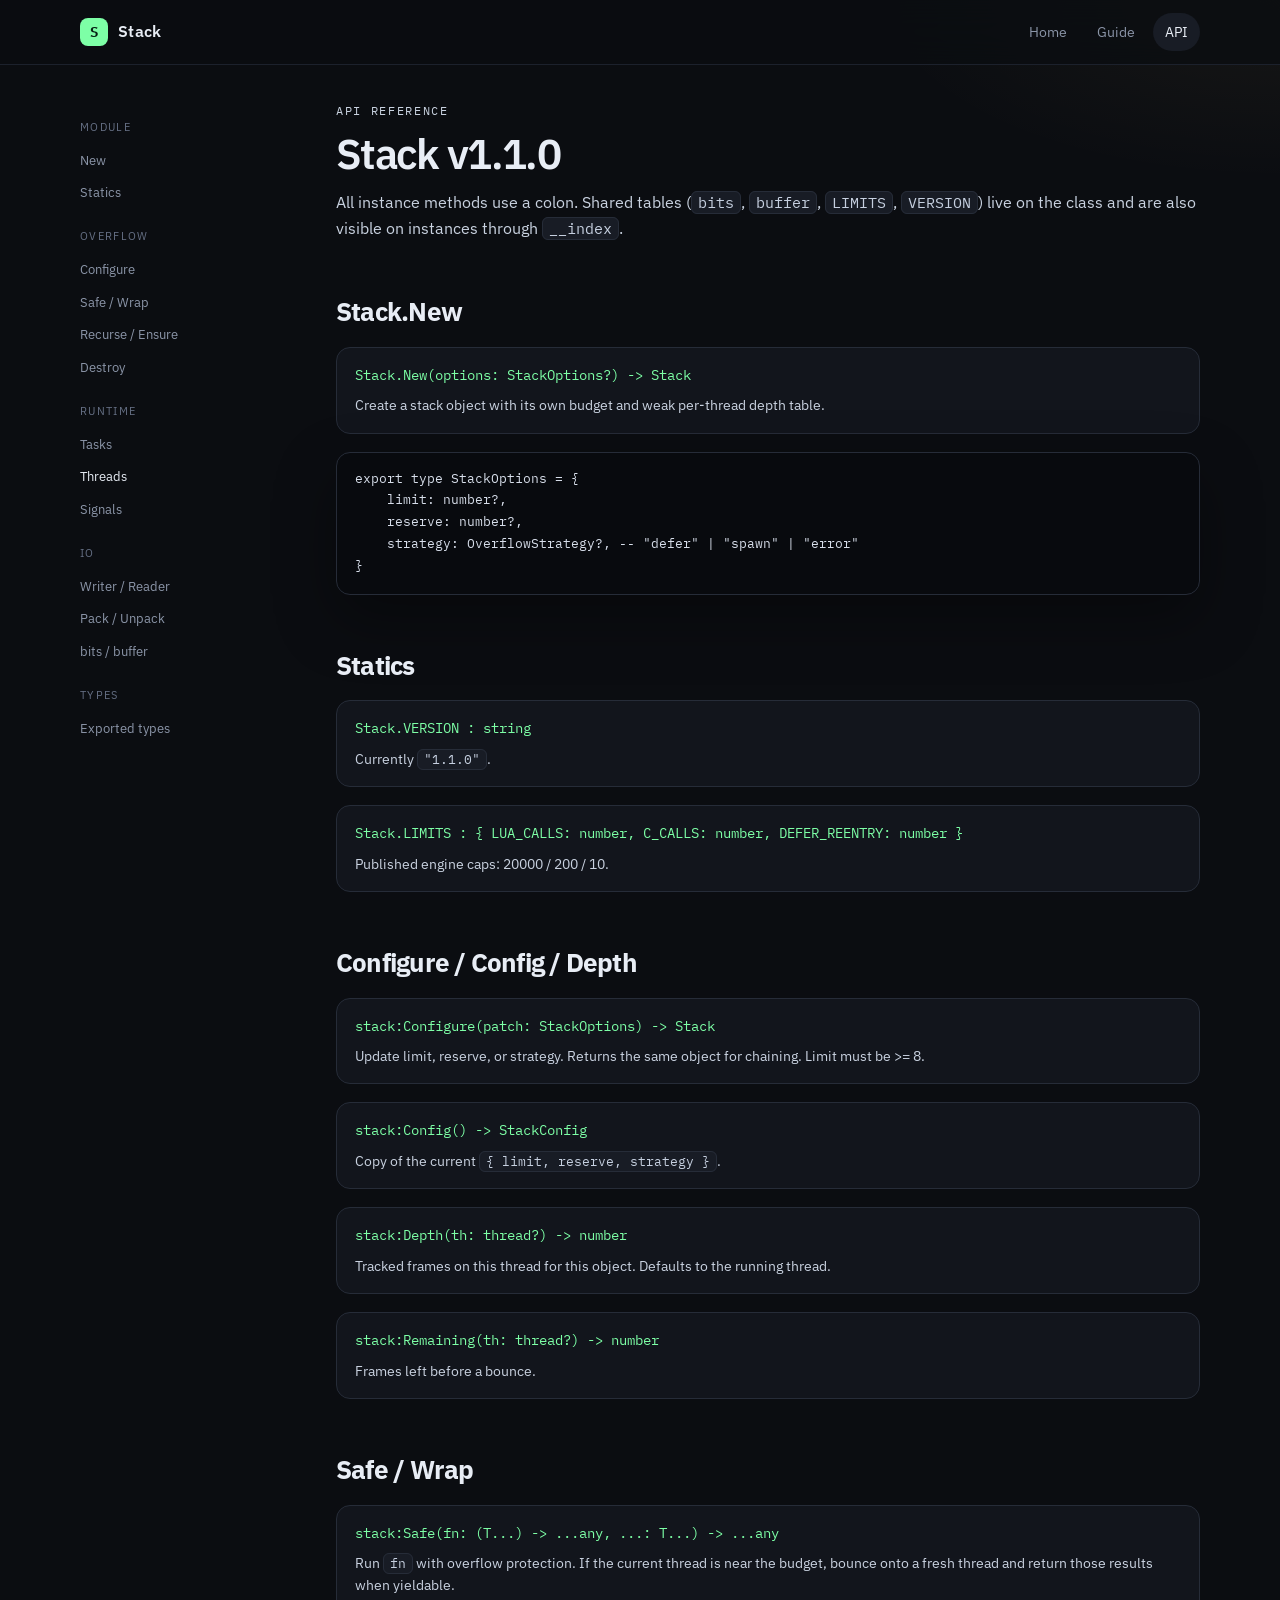
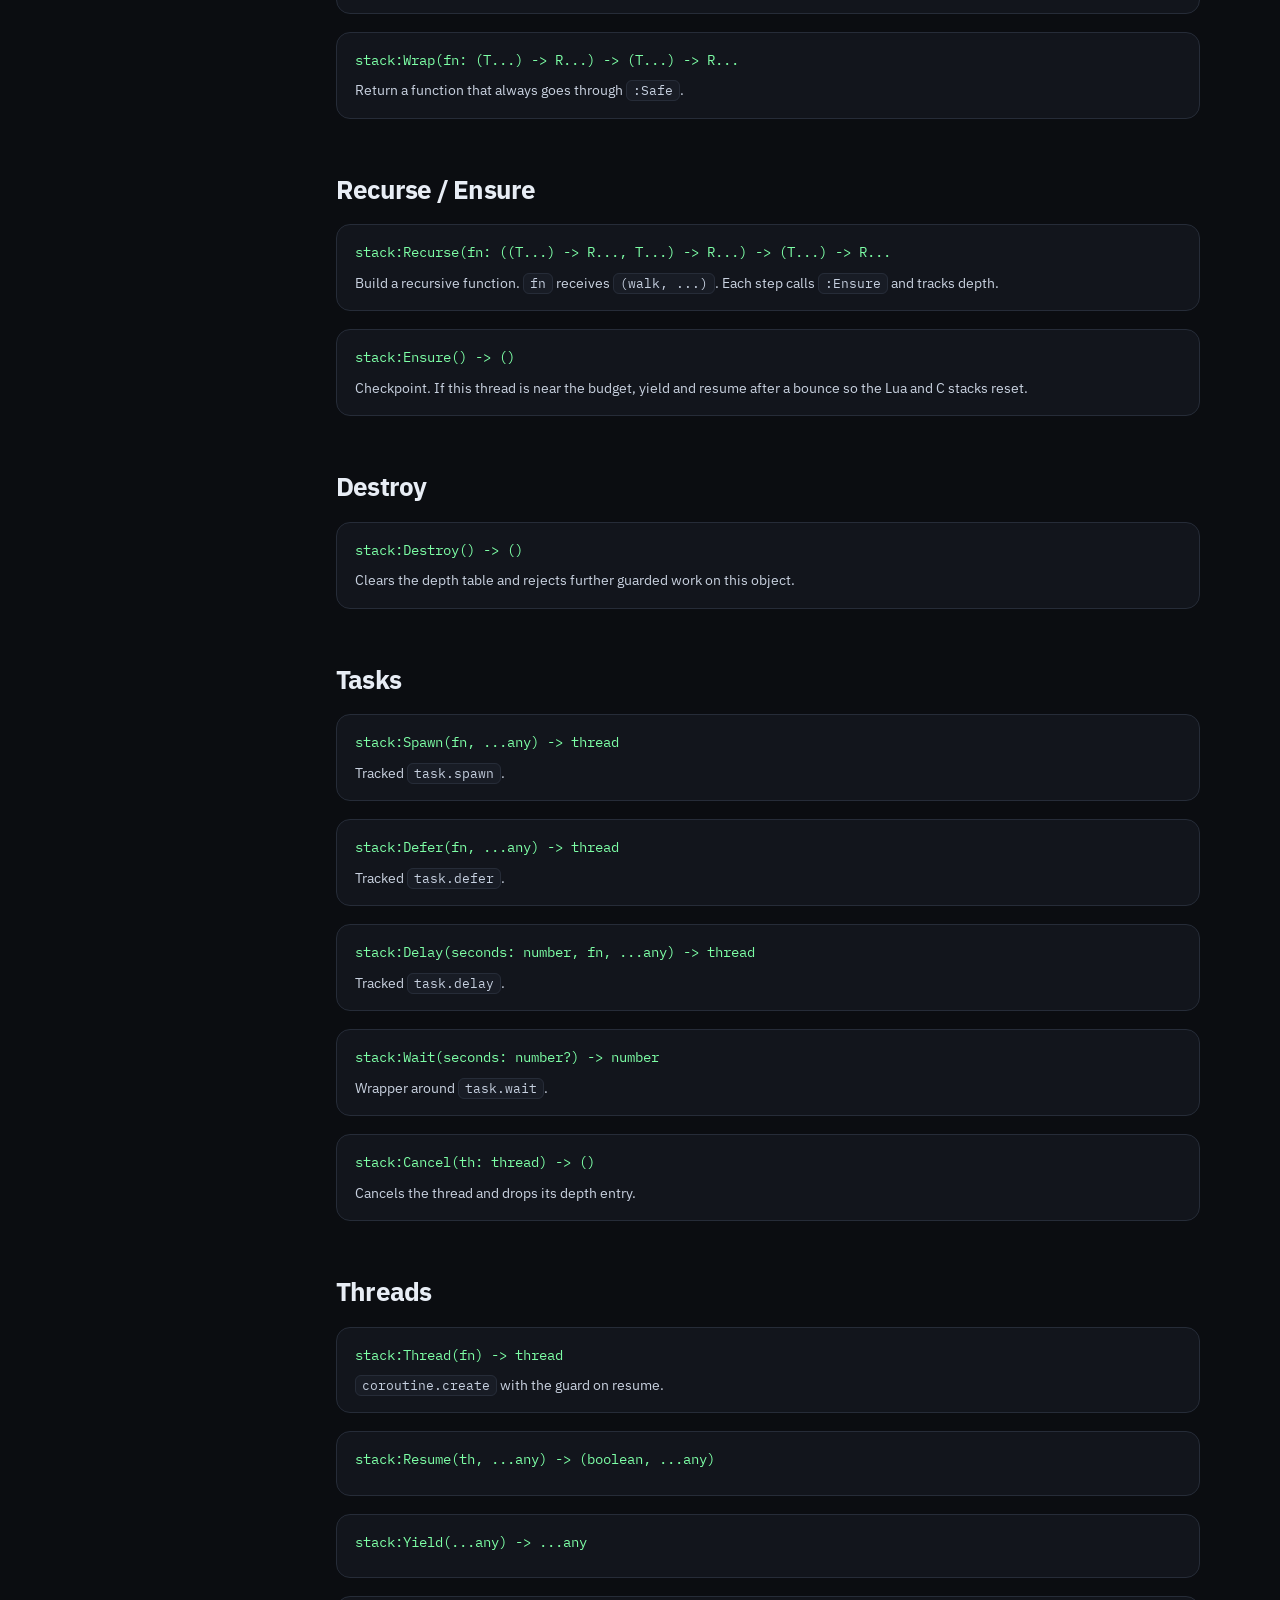
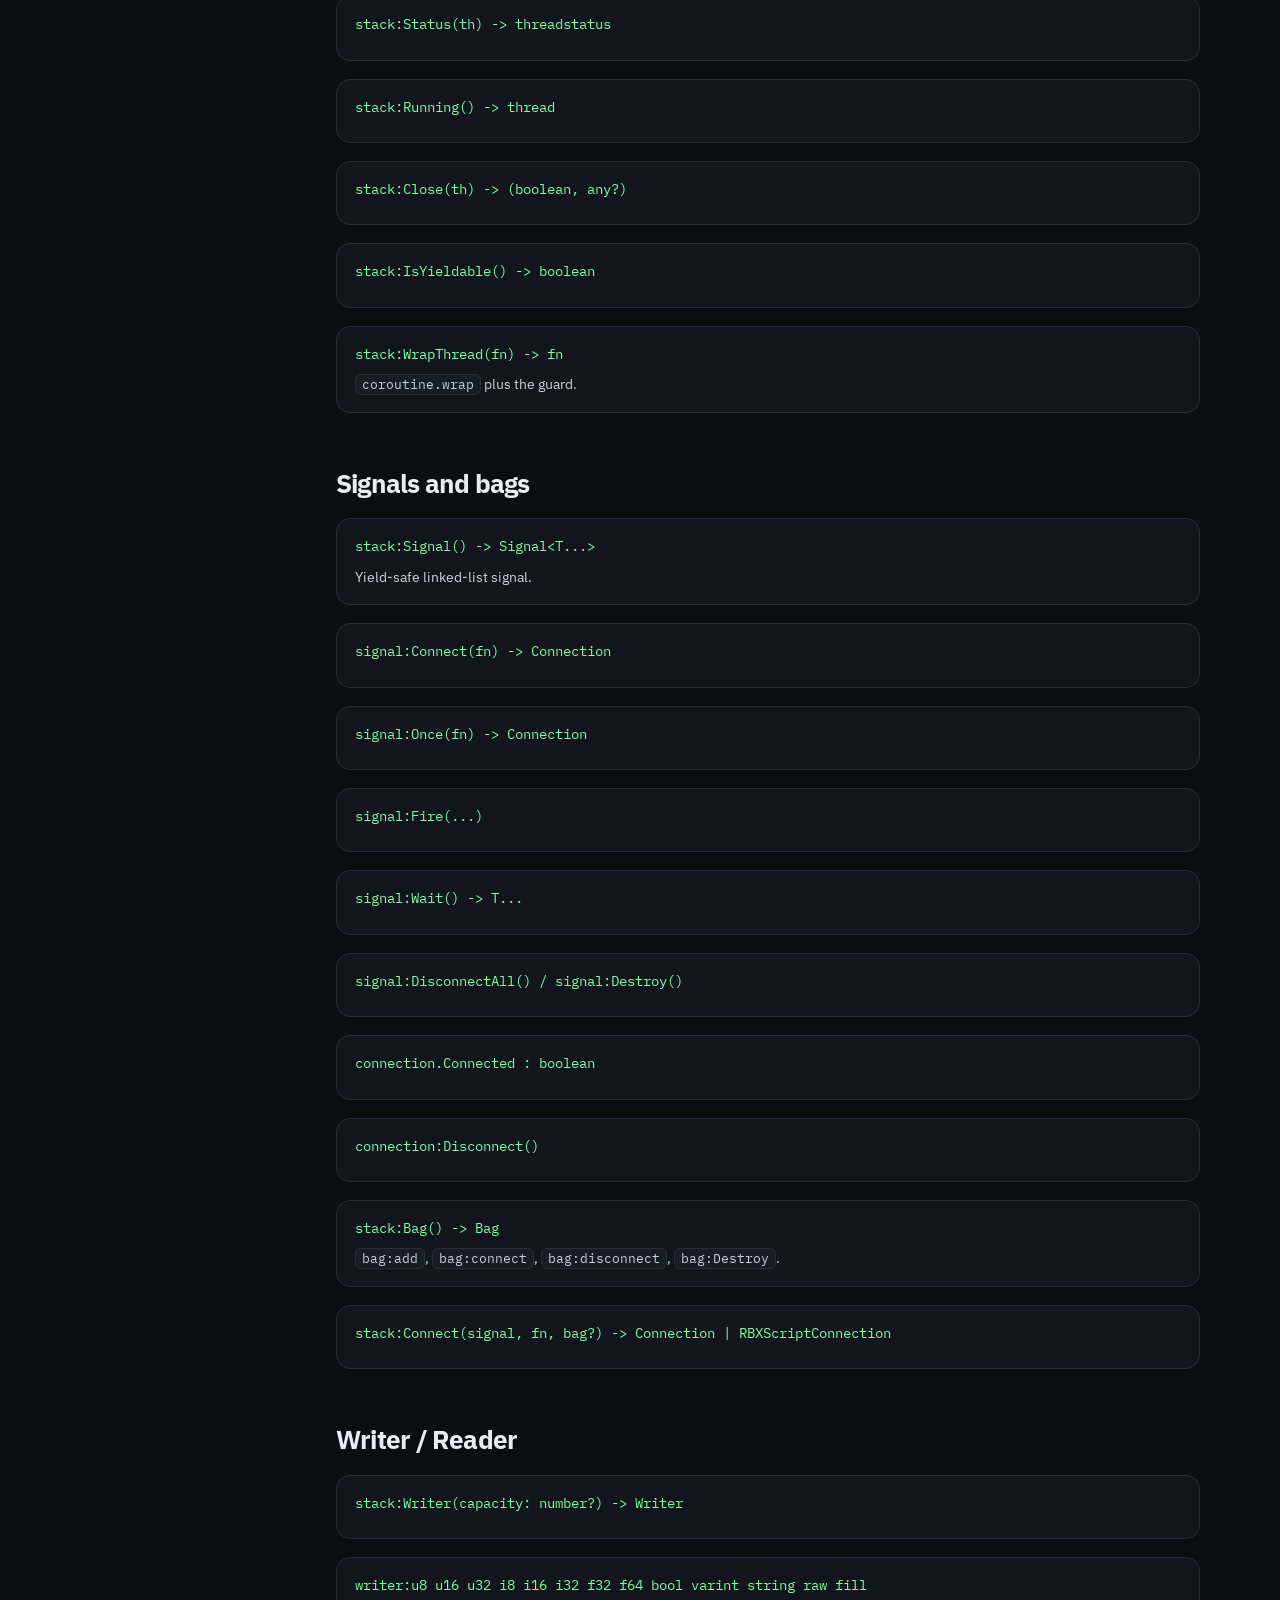
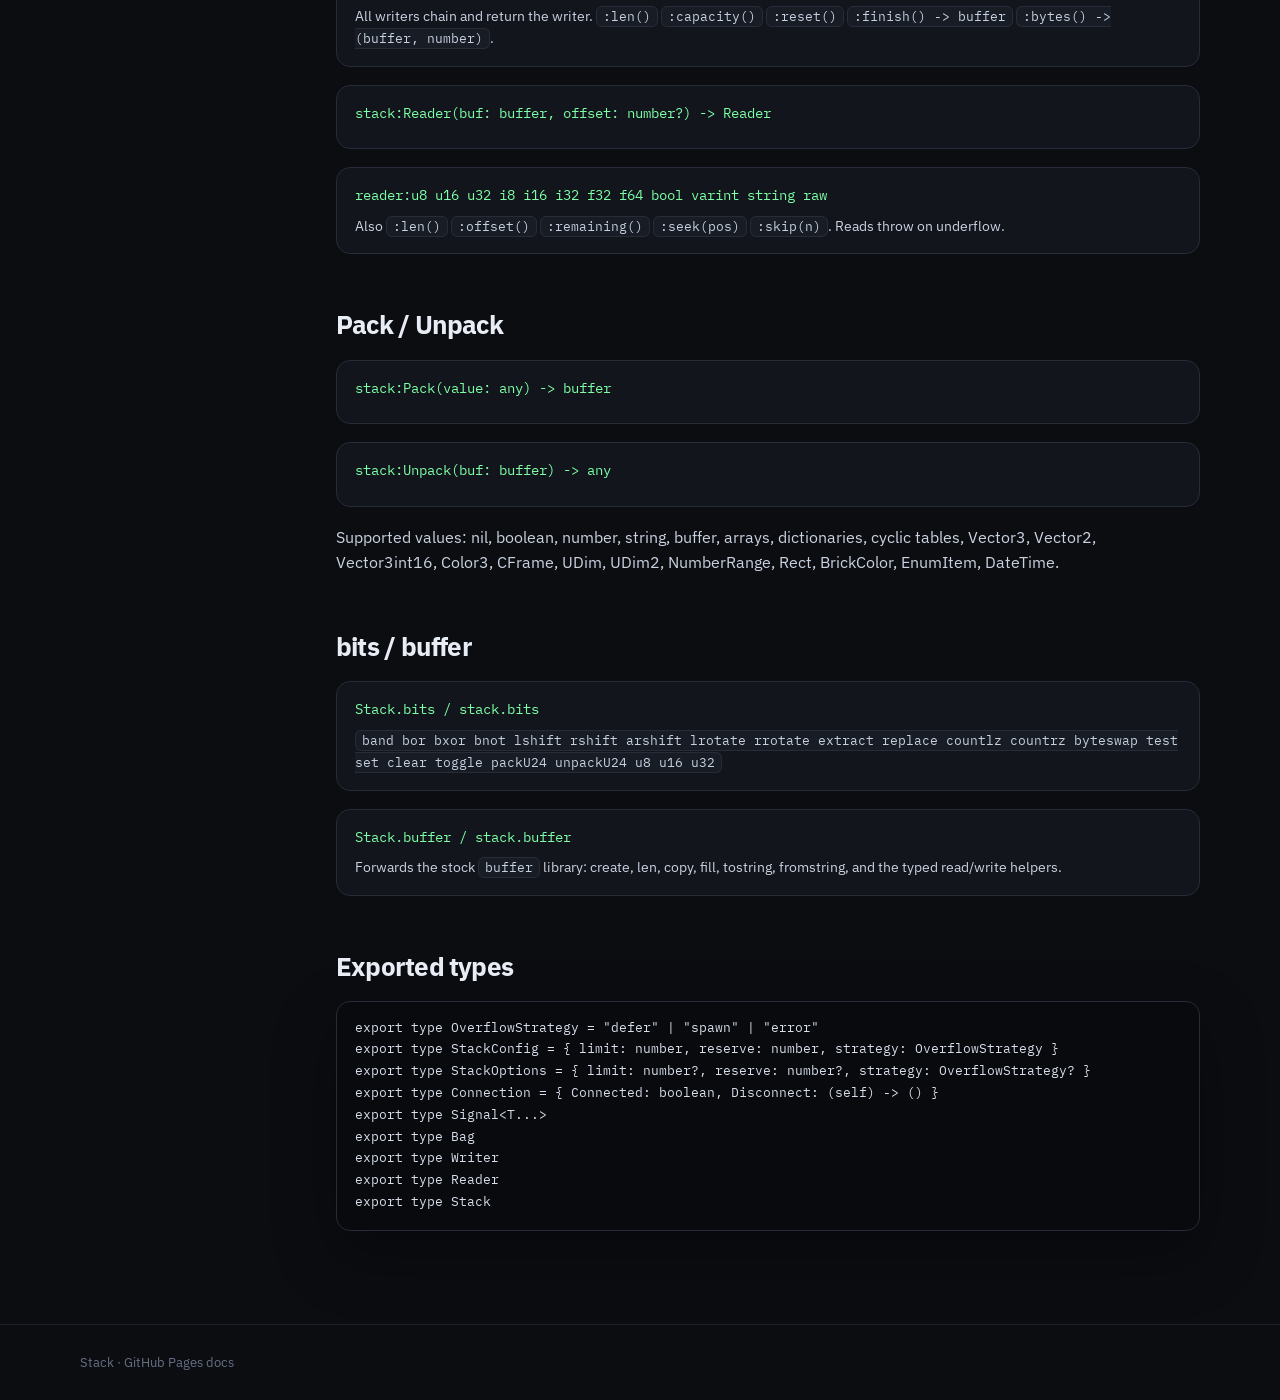
==== stackDocs/api.html @ 826db8f2 "Add files via upload" ====
<!DOCTYPE html>
<html lang="en">
<head>
  <meta charset="utf-8">
  <meta name="viewport" content="width=device-width, initial-scale=1">
  <title>API — Stack</title>
  <link rel="preconnect" href="https://fonts.googleapis.com">
  <link rel="preconnect" href="https://fonts.gstatic.com" crossorigin>
  <link href="https://fonts.googleapis.com/css2?family=IBM+Plex+Mono:wght@400;600&family=IBM+Plex+Sans:wght@400;500;600&display=swap" rel="stylesheet">
  <link rel="stylesheet" href="assets/style.css">
</head>
<body>
  <header class="nav">
    <div class="wrap nav-inner">
      <a class="brand" href="index.html"><span class="mark">S</span>Stack</a>
      <nav class="nav-links">
        <a href="index.html">Home</a>
        <a href="guide.html">Guide</a>
        <a href="api.html">API</a>
      </nav>
    </div>
  </header>

  <div class="wrap layout">
    <aside class="side">
      <div class="group">Module</div>
      <a href="#new">New</a>
      <a href="#statics">Statics</a>
      <div class="group">Overflow</div>
      <a href="#configure">Configure</a>
      <a href="#safe">Safe / Wrap</a>
      <a href="#recurse">Recurse / Ensure</a>
      <a href="#destroy">Destroy</a>
      <div class="group">Runtime</div>
      <a href="#tasks">Tasks</a>
      <a href="#threads">Threads</a>
      <a href="#signals">Signals</a>
      <div class="group">IO</div>
      <a href="#writer">Writer / Reader</a>
      <a href="#pack">Pack / Unpack</a>
      <a href="#bits">bits / buffer</a>
      <div class="group">Types</div>
      <a href="#types">Exported types</a>
    </aside>

    <article class="content">
      <p class="kicker">API reference</p>
      <h1>Stack v1.1.0</h1>
      <p>All instance methods use a colon. Shared tables (<code>bits</code>, <code>buffer</code>, <code>LIMITS</code>, <code>VERSION</code>) live on the class and are also visible on instances through <code>__index</code>.</p>

      <h2 id="new">Stack.New</h2>
      <div class="api">
        <p class="sig">Stack.New(options: StackOptions?) -&gt; Stack</p>
        <p>Create a stack object with its own budget and weak per-thread depth table.</p>
      </div>
      <pre><code>export type StackOptions = {
    limit: number?,
    reserve: number?,
    strategy: OverflowStrategy?, -- "defer" | "spawn" | "error"
}</code></pre>

      <h2 id="statics">Statics</h2>
      <div class="api">
        <p class="sig">Stack.VERSION : string</p>
        <p>Currently <code>"1.1.0"</code>.</p>
      </div>
      <div class="api">
        <p class="sig">Stack.LIMITS : { LUA_CALLS: number, C_CALLS: number, DEFER_REENTRY: number }</p>
        <p>Published engine caps: 20000 / 200 / 10.</p>
      </div>

      <h2 id="configure">Configure / Config / Depth</h2>
      <div class="api">
        <p class="sig">stack:Configure(patch: StackOptions) -&gt; Stack</p>
        <p>Update limit, reserve, or strategy. Returns the same object for chaining. Limit must be &gt;= 8.</p>
      </div>
      <div class="api">
        <p class="sig">stack:Config() -&gt; StackConfig</p>
        <p>Copy of the current <code>{ limit, reserve, strategy }</code>.</p>
      </div>
      <div class="api">
        <p class="sig">stack:Depth(th: thread?) -&gt; number</p>
        <p>Tracked frames on this thread for this object. Defaults to the running thread.</p>
      </div>
      <div class="api">
        <p class="sig">stack:Remaining(th: thread?) -&gt; number</p>
        <p>Frames left before a bounce.</p>
      </div>

      <h2 id="safe">Safe / Wrap</h2>
      <div class="api">
        <p class="sig">stack:Safe(fn: (T...) -&gt; ...any, ...: T...) -&gt; ...any</p>
        <p>Run <code>fn</code> with overflow protection. If the current thread is near the budget, bounce onto a fresh thread and return those results when yieldable.</p>
      </div>
      <div class="api">
        <p class="sig">stack:Wrap(fn: (T...) -&gt; R...) -&gt; (T...) -&gt; R...</p>
        <p>Return a function that always goes through <code>:Safe</code>.</p>
      </div>

      <h2 id="recurse">Recurse / Ensure</h2>
      <div class="api">
        <p class="sig">stack:Recurse(fn: ((T...) -&gt; R..., T...) -&gt; R...) -&gt; (T...) -&gt; R...</p>
        <p>Build a recursive function. <code>fn</code> receives <code>(walk, ...)</code>. Each step calls <code>:Ensure</code> and tracks depth.</p>
      </div>
      <div class="api">
        <p class="sig">stack:Ensure() -&gt; ()</p>
        <p>Checkpoint. If this thread is near the budget, yield and resume after a bounce so the Lua and C stacks reset.</p>
      </div>

      <h2 id="destroy">Destroy</h2>
      <div class="api">
        <p class="sig">stack:Destroy() -&gt; ()</p>
        <p>Clears the depth table and rejects further guarded work on this object.</p>
      </div>

      <h2 id="tasks">Tasks</h2>
      <div class="api"><p class="sig">stack:Spawn(fn, ...any) -&gt; thread</p><p>Tracked <code>task.spawn</code>.</p></div>
      <div class="api"><p class="sig">stack:Defer(fn, ...any) -&gt; thread</p><p>Tracked <code>task.defer</code>.</p></div>
      <div class="api"><p class="sig">stack:Delay(seconds: number, fn, ...any) -&gt; thread</p><p>Tracked <code>task.delay</code>.</p></div>
      <div class="api"><p class="sig">stack:Wait(seconds: number?) -&gt; number</p><p>Wrapper around <code>task.wait</code>.</p></div>
      <div class="api"><p class="sig">stack:Cancel(th: thread) -&gt; ()</p><p>Cancels the thread and drops its depth entry.</p></div>

      <h2 id="threads">Threads</h2>
      <div class="api"><p class="sig">stack:Thread(fn) -&gt; thread</p><p><code>coroutine.create</code> with the guard on resume.</p></div>
      <div class="api"><p class="sig">stack:Resume(th, ...any) -&gt; (boolean, ...any)</p></div>
      <div class="api"><p class="sig">stack:Yield(...any) -&gt; ...any</p></div>
      <div class="api"><p class="sig">stack:Status(th) -&gt; threadstatus</p></div>
      <div class="api"><p class="sig">stack:Running() -&gt; thread</p></div>
      <div class="api"><p class="sig">stack:Close(th) -&gt; (boolean, any?)</p></div>
      <div class="api"><p class="sig">stack:IsYieldable() -&gt; boolean</p></div>
      <div class="api"><p class="sig">stack:WrapThread(fn) -&gt; fn</p><p><code>coroutine.wrap</code> plus the guard.</p></div>

      <h2 id="signals">Signals and bags</h2>
      <div class="api"><p class="sig">stack:Signal() -&gt; Signal&lt;T...&gt;</p><p>Yield-safe linked-list signal.</p></div>
      <div class="api"><p class="sig">signal:Connect(fn) -&gt; Connection</p></div>
      <div class="api"><p class="sig">signal:Once(fn) -&gt; Connection</p></div>
      <div class="api"><p class="sig">signal:Fire(...)</p></div>
      <div class="api"><p class="sig">signal:Wait() -&gt; T...</p></div>
      <div class="api"><p class="sig">signal:DisconnectAll() / signal:Destroy()</p></div>
      <div class="api"><p class="sig">connection.Connected : boolean</p></div>
      <div class="api"><p class="sig">connection:Disconnect()</p></div>
      <div class="api"><p class="sig">stack:Bag() -&gt; Bag</p><p><code>bag:add</code>, <code>bag:connect</code>, <code>bag:disconnect</code>, <code>bag:Destroy</code>.</p></div>
      <div class="api"><p class="sig">stack:Connect(signal, fn, bag?) -&gt; Connection | RBXScriptConnection</p></div>

      <h2 id="writer">Writer / Reader</h2>
      <div class="api"><p class="sig">stack:Writer(capacity: number?) -&gt; Writer</p></div>
      <div class="api">
        <p class="sig">writer:u8 u16 u32 i8 i16 i32 f32 f64 bool varint string raw fill</p>
        <p>All writers chain and return the writer. <code>:len()</code> <code>:capacity()</code> <code>:reset()</code> <code>:finish() -&gt; buffer</code> <code>:bytes() -&gt; (buffer, number)</code>.</p>
      </div>
      <div class="api"><p class="sig">stack:Reader(buf: buffer, offset: number?) -&gt; Reader</p></div>
      <div class="api">
        <p class="sig">reader:u8 u16 u32 i8 i16 i32 f32 f64 bool varint string raw</p>
        <p>Also <code>:len()</code> <code>:offset()</code> <code>:remaining()</code> <code>:seek(pos)</code> <code>:skip(n)</code>. Reads throw on underflow.</p>
      </div>

      <h2 id="pack">Pack / Unpack</h2>
      <div class="api"><p class="sig">stack:Pack(value: any) -&gt; buffer</p></div>
      <div class="api"><p class="sig">stack:Unpack(buf: buffer) -&gt; any</p></div>
      <p>Supported values: nil, boolean, number, string, buffer, arrays, dictionaries, cyclic tables, Vector3, Vector2, Vector3int16, Color3, CFrame, UDim, UDim2, NumberRange, Rect, BrickColor, EnumItem, DateTime.</p>

      <h2 id="bits">bits / buffer</h2>
      <div class="api">
        <p class="sig">Stack.bits / stack.bits</p>
        <p><code>band bor bxor bnot lshift rshift arshift lrotate rrotate extract replace countlz countrz byteswap test set clear toggle packU24 unpackU24 u8 u16 u32</code></p>
      </div>
      <div class="api">
        <p class="sig">Stack.buffer / stack.buffer</p>
        <p>Forwards the stock <code>buffer</code> library: create, len, copy, fill, tostring, fromstring, and the typed read/write helpers.</p>
      </div>

      <h2 id="types">Exported types</h2>
      <pre><code>export type OverflowStrategy = "defer" | "spawn" | "error"
export type StackConfig = { limit: number, reserve: number, strategy: OverflowStrategy }
export type StackOptions = { limit: number?, reserve: number?, strategy: OverflowStrategy? }
export type Connection = { Connected: boolean, Disconnect: (self) -&gt; () }
export type Signal&lt;T...&gt;
export type Bag
export type Writer
export type Reader
export type Stack</code></pre>
    </article>
  </div>

  <footer class="foot">
    <div class="wrap">Stack · GitHub Pages docs</div>
  </footer>
  <script src="assets/site.js"></script>
</body>
</html>
---- stackDocs/assets/style.css ----
:root {
  --bg: #0b0d11;
  --bg-elev: #12151c;
  --bg-soft: #181c25;
  --line: #262c38;
  --line-soft: #1c212c;
  --text: #e8edf5;
  --muted: #8b95a8;
  --faint: #667085;
  --accent: #7dffa6;
  --accent-dim: #1b3d2a;
  --warn: #ffd27a;
  --code: #c6d0e0;
  --shadow: 0 24px 60px rgba(0, 0, 0, 0.35);
  --radius: 16px;
  --mono: "IBM Plex Mono", ui-monospace, SFMono-Regular, Menlo, monospace;
  --sans: "IBM Plex Sans", "Segoe UI", sans-serif;
}

* { box-sizing: border-box; }
html { scroll-behavior: smooth; }
html, body { margin: 0; padding: 0; }
body {
  font-family: var(--sans);
  background:
    radial-gradient(1200px 500px at 10% -10%, rgba(125, 255, 166, 0.08), transparent 50%),
    radial-gradient(900px 400px at 100% 0%, rgba(255, 210, 122, 0.05), transparent 45%),
    var(--bg);
  color: var(--text);
  line-height: 1.6;
  min-height: 100vh;
}

a { color: var(--accent); text-decoration: none; }
a:hover { text-decoration: underline; }

.wrap {
  width: min(1120px, calc(100% - 40px));
  margin: 0 auto;
}

.nav {
  position: sticky;
  top: 0;
  z-index: 20;
  backdrop-filter: blur(16px);
  background: rgba(11, 13, 17, 0.78);
  border-bottom: 1px solid var(--line-soft);
}
.nav-inner {
  display: flex;
  align-items: center;
  justify-content: space-between;
  gap: 16px;
  min-height: 64px;
}
.brand {
  display: flex;
  align-items: center;
  gap: 10px;
  color: var(--text);
  font-weight: 600;
  letter-spacing: 0.02em;
  text-decoration: none;
}
.brand:hover { text-decoration: none; }
.mark {
  width: 28px;
  height: 28px;
  border-radius: 8px;
  display: grid;
  place-items: center;
  background: var(--accent);
  color: #062013;
  font-family: var(--mono);
  font-size: 14px;
  font-weight: 700;
}
.nav-links { display: flex; gap: 6px; align-items: center; }
.nav-links a {
  color: var(--muted);
  padding: 8px 12px;
  border-radius: 999px;
  text-decoration: none;
  font-size: 14px;
}
.nav-links a:hover,
.nav-links a.active {
  color: var(--text);
  background: var(--bg-soft);
}

.hero { padding: 72px 0 36px; }
.kicker {
  color: var(--accent);
  font-family: var(--mono);
  font-size: 12px;
  letter-spacing: 0.14em;
  text-transform: uppercase;
  margin: 0 0 14px;
}
h1 {
  font-size: clamp(40px, 7vw, 72px);
  line-height: 0.95;
  letter-spacing: -0.04em;
  margin: 0 0 18px;
  font-weight: 600;
}
.lede {
  max-width: 640px;
  color: var(--muted);
  font-size: 18px;
  margin: 0 0 28px;
}
.actions { display: flex; gap: 10px; flex-wrap: wrap; }
.btn {
  display: inline-flex;
  align-items: center;
  gap: 8px;
  border-radius: 999px;
  padding: 10px 16px;
  font-size: 14px;
  font-weight: 600;
  text-decoration: none;
  border: 1px solid transparent;
}
.btn:hover { text-decoration: none; }
.btn-primary { background: var(--accent); color: #062013; }
.btn-ghost { background: transparent; color: var(--text); border-color: var(--line); }

.grid {
  display: grid;
  grid-template-columns: repeat(3, 1fr);
  gap: 14px;
  padding: 12px 0 56px;
}
.card {
  background: var(--bg-elev);
  border: 1px solid var(--line);
  border-radius: var(--radius);
  padding: 18px 18px 16px;
  box-shadow: var(--shadow);
}
.card h3 { margin: 0 0 8px; font-size: 16px; }
.card p { margin: 0; color: var(--muted); font-size: 14px; }
.card .tag {
  font-family: var(--mono);
  font-size: 11px;
  color: var(--accent);
  margin-bottom: 10px;
}

.layout {
  display: grid;
  grid-template-columns: 220px 1fr;
  gap: 36px;
  padding: 36px 0 80px;
}
.side {
  position: sticky;
  top: 88px;
  align-self: start;
}
.side a {
  display: block;
  color: var(--muted);
  text-decoration: none;
  font-size: 13px;
  padding: 6px 0;
}
.side a:hover, .side a.active { color: var(--text); }
.side .group { margin: 18px 0 8px; color: var(--faint); font-size: 11px; letter-spacing: 0.12em; text-transform: uppercase; }

.content h1 { font-size: 42px; margin-bottom: 12px; }
.content h2 {
  font-size: 26px;
  letter-spacing: -0.03em;
  margin: 42px 0 12px;
  padding-top: 8px;
}
.content h3 { font-size: 18px; margin: 28px 0 8px; }
.content p { color: #c9d2e0; }
.content ul, .content ol { color: #c9d2e0; padding-left: 20px; }
.content li { margin: 6px 0; }

table {
  width: 100%;
  border-collapse: collapse;
  font-size: 14px;
  margin: 16px 0 24px;
}
th, td {
  text-align: left;
  padding: 10px 12px;
  border-bottom: 1px solid var(--line);
  vertical-align: top;
}
th { color: var(--faint); font-weight: 600; font-size: 12px; letter-spacing: 0.06em; text-transform: uppercase; }
code, kbd {
  font-family: var(--mono);
  font-size: 0.92em;
}
p code, li code, td code, h2 code, h3 code {
  background: var(--bg-soft);
  border: 1px solid var(--line);
  border-radius: 6px;
  padding: 1px 6px;
  color: var(--code);
}
pre {
  background: #080a0e;
  border: 1px solid var(--line);
  border-radius: 14px;
  padding: 16px 18px;
  overflow: auto;
  box-shadow: var(--shadow);
}
pre code {
  font-family: var(--mono);
  font-size: 13px;
  color: #d7deea;
  line-height: 1.55;
}

.api {
  border: 1px solid var(--line);
  background: var(--bg-elev);
  border-radius: 14px;
  padding: 16px 18px;
  margin: 14px 0 18px;
}
.api .sig {
  font-family: var(--mono);
  font-size: 14px;
  color: var(--accent);
  margin: 0 0 8px;
}
.api p { margin: 0; font-size: 14px; }

.foot {
  border-top: 1px solid var(--line-soft);
  color: var(--faint);
  font-size: 13px;
  padding: 28px 0 40px;
}

@media (max-width: 860px) {
  .grid { grid-template-columns: 1fr; }
  .layout { grid-template-columns: 1fr; }
  .side { position: static; display: flex; flex-wrap: wrap; gap: 8px 14px; }
  .side .group { width: 100%; margin: 8px 0 0; }
}
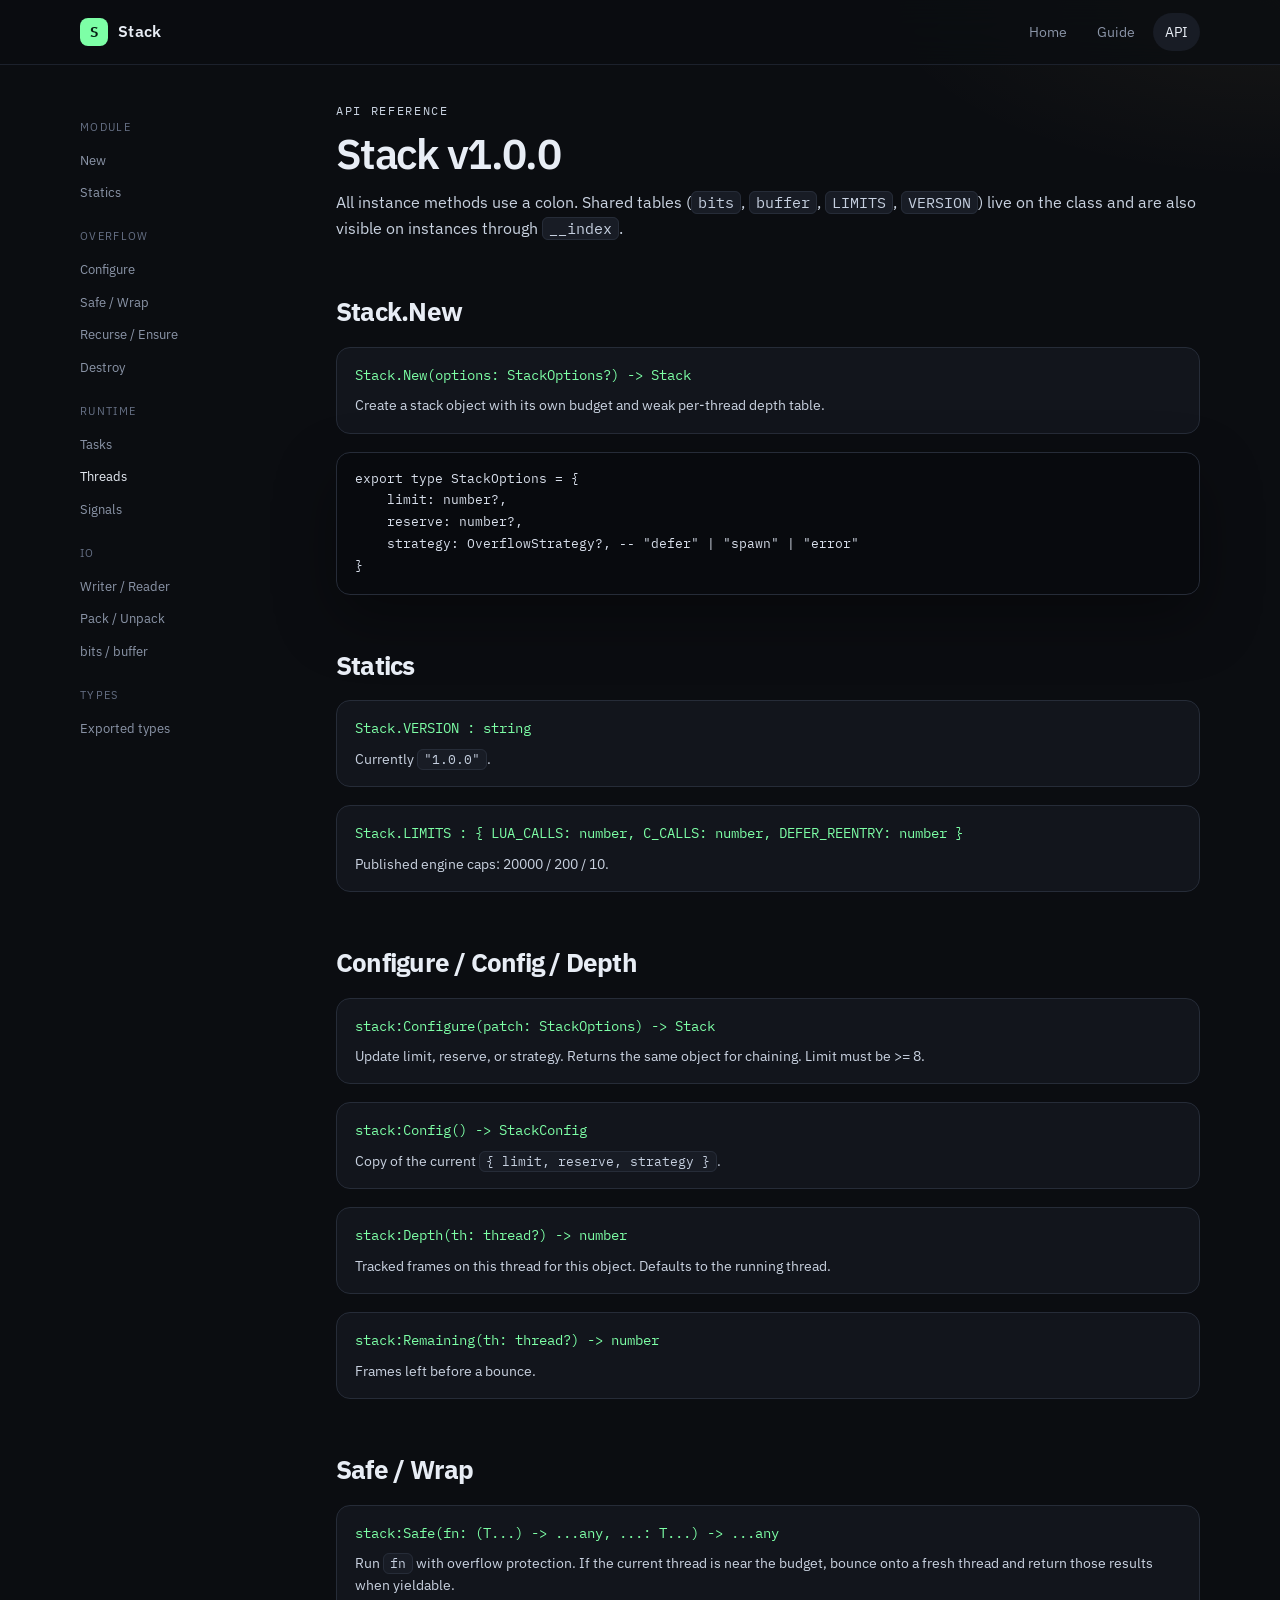
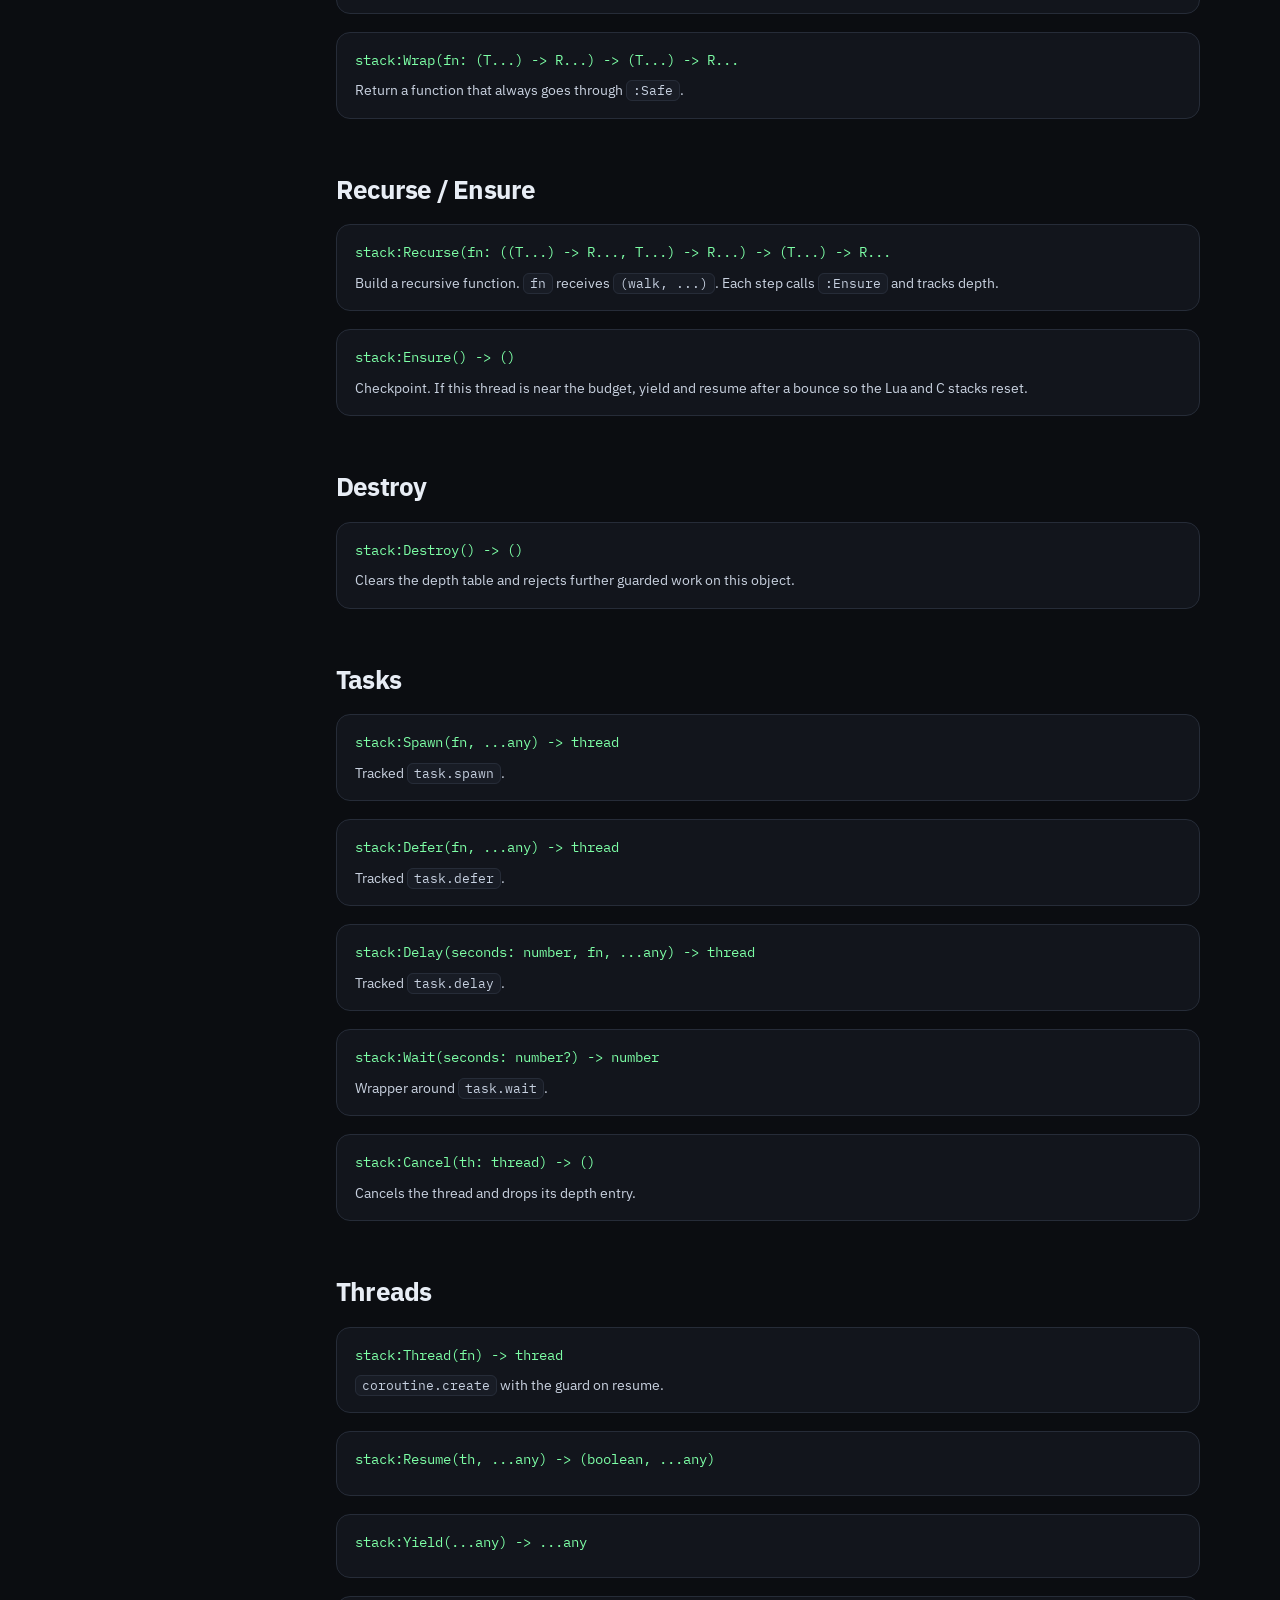
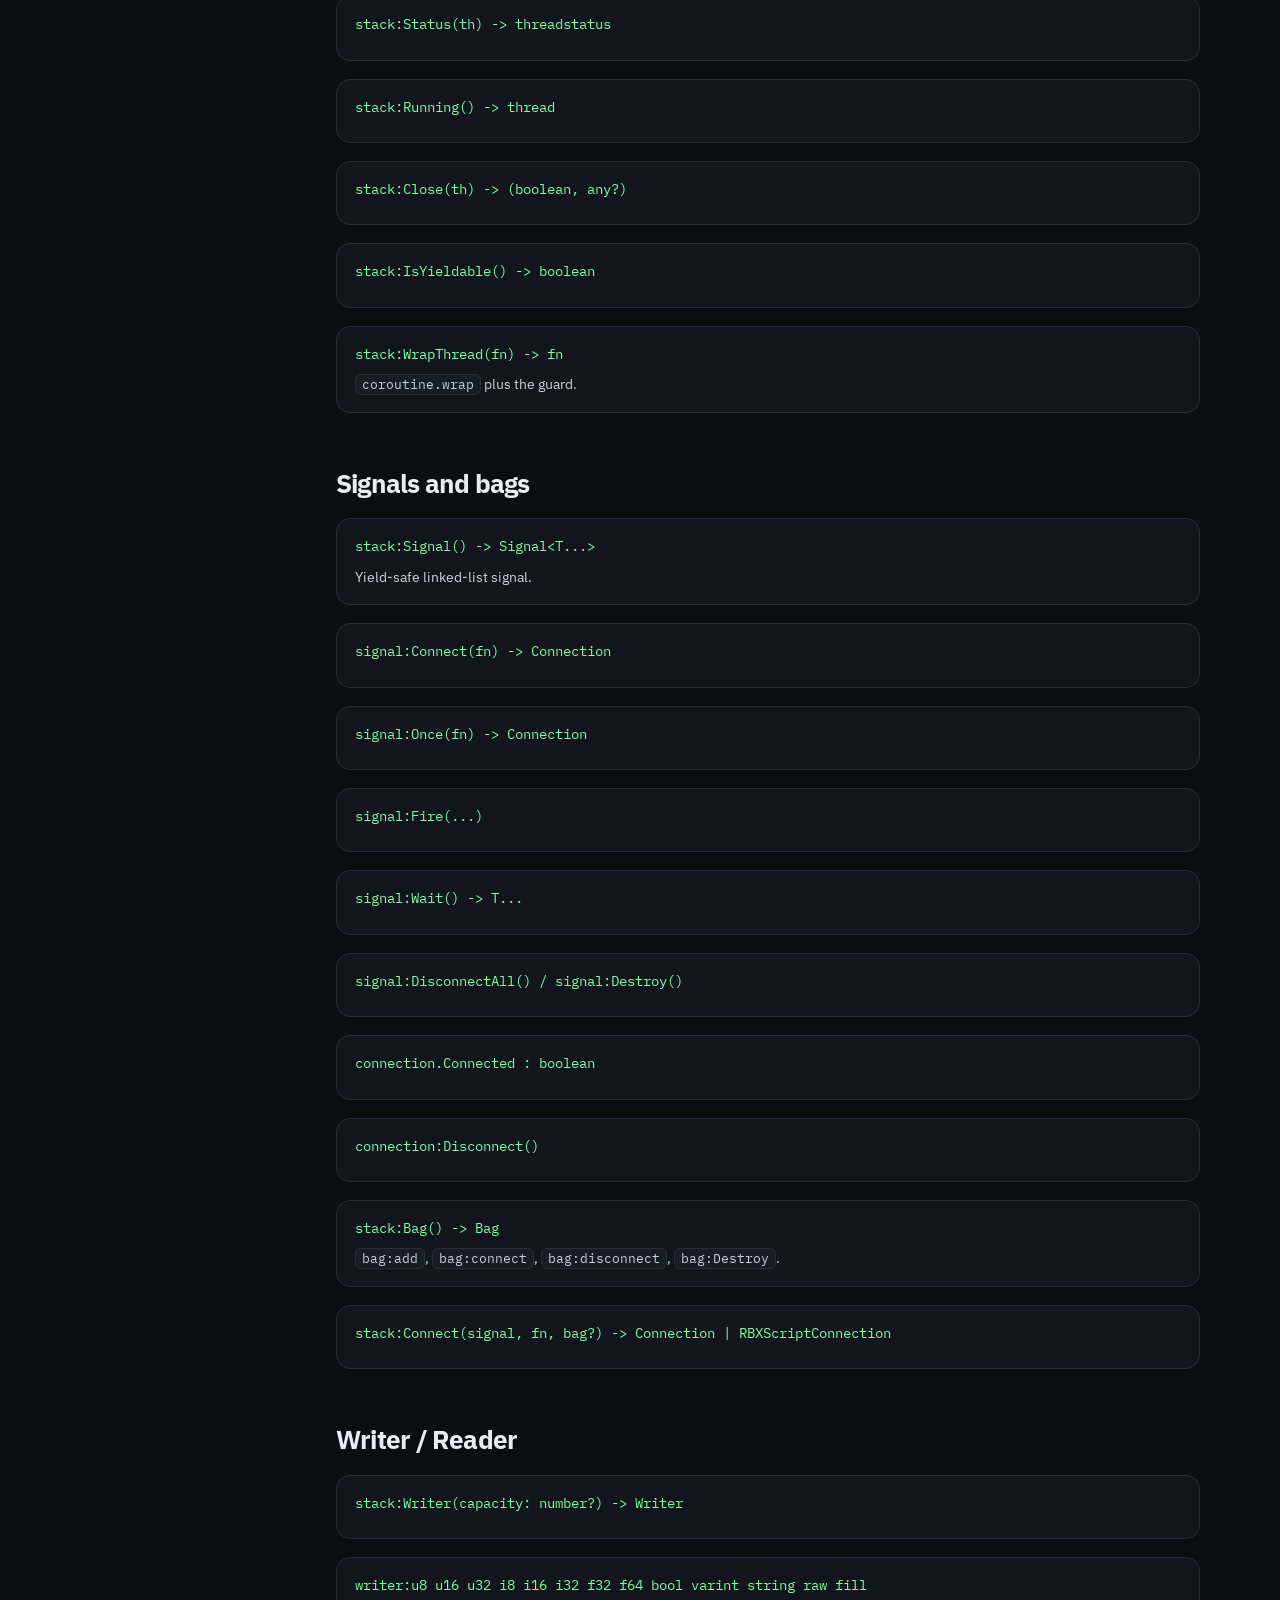
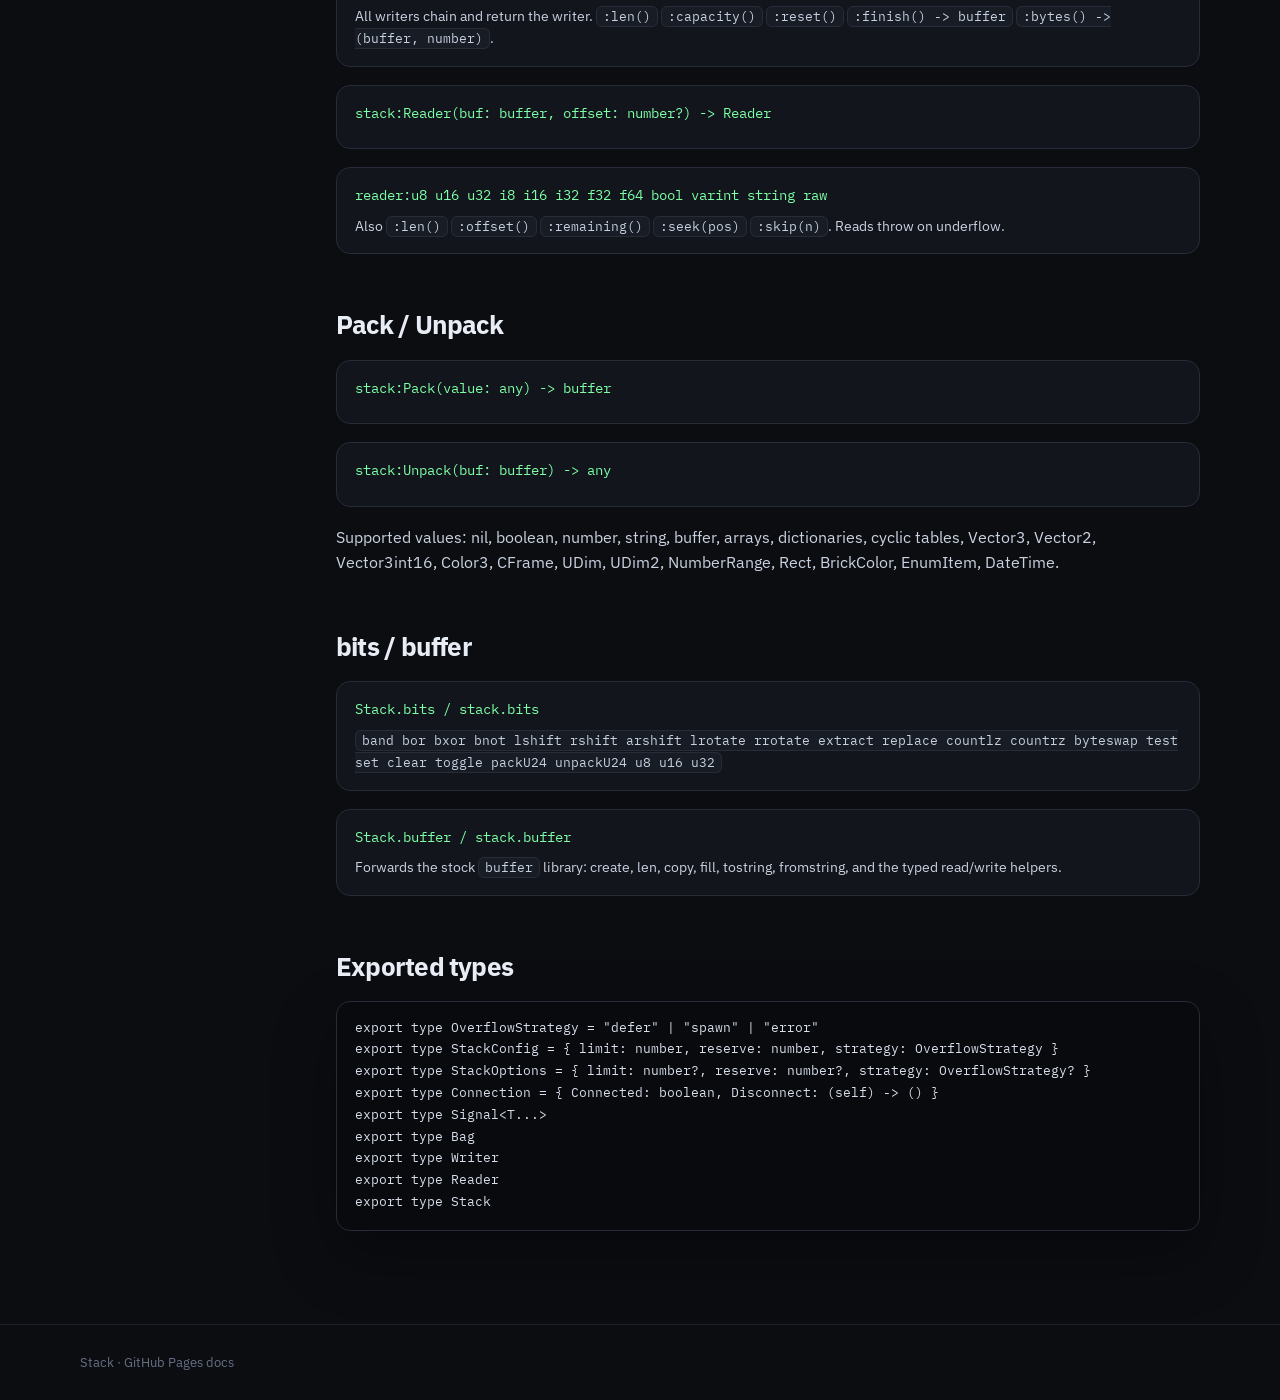
==== commit 40d629d7: "Update api.html" ====
--- a/stackDocs/api.html
+++ b/stackDocs/api.html
@@ -45,7 +45,7 @@
 
     <article class="content">
       <p class="kicker">API reference</p>
-      <h1>Stack v1.1.0</h1>
+      <h1>Stack v1.0.0</h1>
       <p>All instance methods use a colon. Shared tables (<code>bits</code>, <code>buffer</code>, <code>LIMITS</code>, <code>VERSION</code>) live on the class and are also visible on instances through <code>__index</code>.</p>
 
       <h2 id="new">Stack.New</h2>
@@ -62,7 +62,7 @@
       <h2 id="statics">Statics</h2>
       <div class="api">
         <p class="sig">Stack.VERSION : string</p>
-        <p>Currently <code>"1.1.0"</code>.</p>
+        <p>Currently <code>"1.0.0"</code>.</p>
       </div>
       <div class="api">
         <p class="sig">Stack.LIMITS : { LUA_CALLS: number, C_CALLS: number, DEFER_REENTRY: number }</p>
